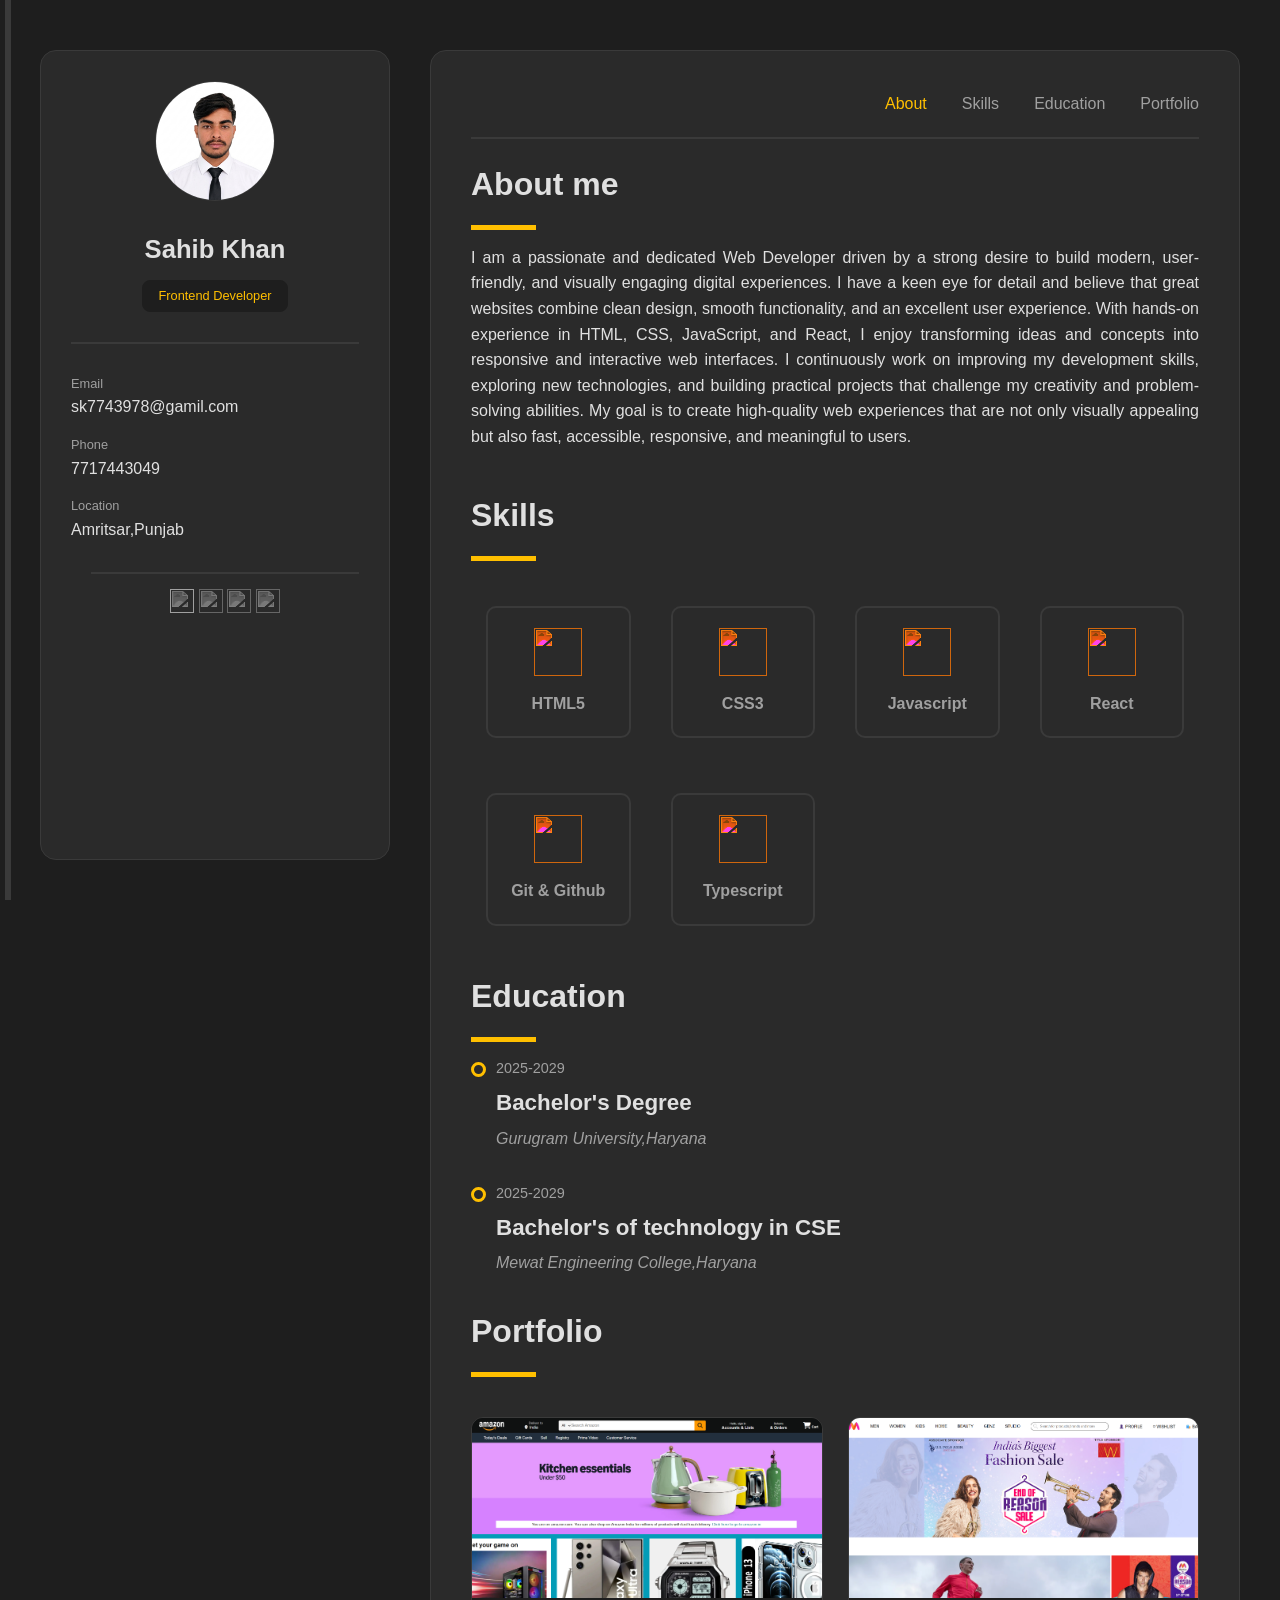
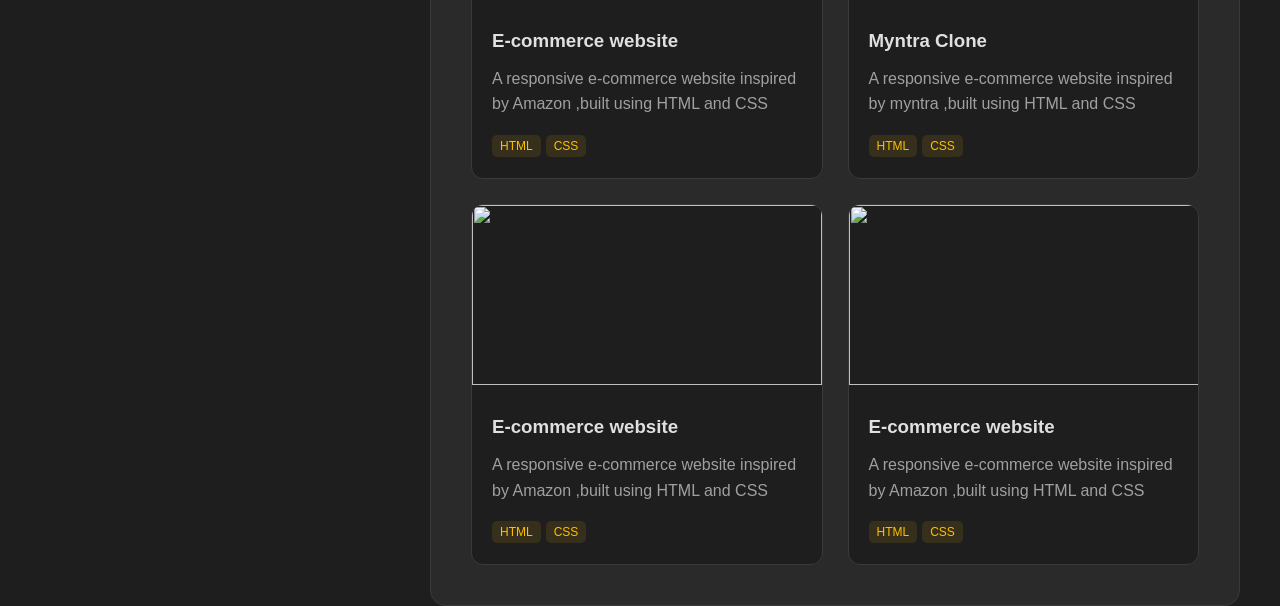
==== index.html @ 90b660a6 "Rename port.html to index.html" ====
<!DOCTYPE html>
<html lang="en">
<head>
    <meta charset="UTF-8">
    <meta name="viewport" content="width=device-width, initial-scale=1.0">
    <link rel="stylesheet" href="port.css">
    <title>portfolio</title>
</head>
<body>
   <div class="main-container">


    <div class="sidebar">
    <div class="profile">
        <img src="./profile.png" alt="">
        <h1>Sahib Khan</h1>
        <p>Frontend Developer</p>
    </div>


    <div class="contact">
        <div class="email">
            <h3 class="label">Email</h3>
            <a href="mailto:sk7743978@gamil.com" class="value">sk7743978@gamil.com</a>
        </div>
         <div class="phone">
            <h3 class="label">Phone</h3>
            <a href="tel:7717443049" class="value">7717443049</a>
         </div>
          <div class="location">
            <h3 class="label">Location</h3>
            <p class="value">Amritsar,Punjab</p>
          </div>
    </div>


    <div class="social">
        <a href=""><img src="https://simpleicons.org/icons/x.svg"></a>
          <a href="https://www.facebook.com/share/1872BXsd1R/"><img src="https://simpleicons.org/icons/facebook.svg"></a>
            <a href="https://www.linkedin.com/in/sahib-khan-088499262"><img src="https://www.svgrepo.com/show/144030/linkedin-square-logo.svg"></a>
             <a href="https://www.instagram.com/_sahibbkhan__?stkn=MW1sYXBudXl3ZXcwMQ=="><img src="https://simpleicons.org/icons/instagram.svg"></a>
    </div>
    </div>


    <div class="main-contant">
        <div id="navbar">
        <nav>
            <a href="#about" class="active">About</a>
              <a href="#skill">Skills</a>
                <a href="#education">Education</a>
                  <a href="#portfolio">Portfolio</a>
        </nav>
        </div>


        <div id="about">
            <h2 class="front">About me</h2>
            <div class="line"></div>
            <p class="paragraph">I am a passionate and dedicated Web Developer driven by a strong desire to build modern, user-friendly, and visually engaging digital experiences. I have a keen eye for detail and believe that great websites combine clean design, smooth functionality, and an excellent user experience. With hands-on experience in HTML, CSS, JavaScript, and React, I enjoy transforming ideas and concepts into responsive and interactive web interfaces. I continuously work on improving my development skills, exploring new technologies, and building practical projects that challenge my creativity and problem-solving abilities. My goal is to create high-quality web experiences that are not only visually appealing but also fast, accessible, responsive, and meaningful to users.</p>
        </div>

        <div id="skill">
             <h2 class="front">Skills</h2>
            <div class="line"></div>
            <div class="grid-container">
                <div class="item">
                    <img src="https://simpleicons.org/icons/html5.svg" alt="">
                    <h3>HTML5</h3>
                </div>
                  <div class="item">
                    <img src="https://simpleicons.org/icons/css.svg" alt="">
                    <h3>CSS3</h3>
                </div>
                  <div class="item">
                    <img src="https://simpleicons.org/icons/javascript.svg" alt="">
                    <h3>Javascript</h3>
                </div>
                  <div class="item">
                    <img src="https://simpleicons.org/icons/react.svg" alt="">
                    <h3>React</h3>
                </div>
                  <div class="item">
                    <img src="https://simpleicons.org/icons/git.svg" alt="">
                    <h3>Git & Github</h3>
                </div>
                  <div class="item">
                    <img src="https://simpleicons.org/icons/typescript.svg" alt="">
                    <h3>Typescript</h3>
                </div>
            </div>
            <div id="education">
                <h2 class="front">Education</h2>
            <div class="line"></div>
            <div class="edtect">
            <div class="edfirst">
               <div class="year">2025-2029</div>
               <h3 class="degree">Bachelor's Degree</h3>
               <p class="college">Gurugram University,Haryana</p>
               <div class="goal"></div>
            </div>
            <div class="edsecond">
                  <div class="year">2025-2029</div>
               <h3 class="degree">Bachelor's of technology in CSE</h3>
               <p class="college">Mewat Engineering College,Haryana</p>
                <div class="goal"></div>
            </div>
            <div class="liner"></div>
            </div>
            </div>


            <div id="portfolio">
                 <h2 class="front">Portfolio</h2>
            <div class="line"></div>
            <div class="project-box">
                <div class="projects">
                    <img src="./amazon.png" alt="">
                    <div class="card">
                        <h3>E-commerce website</h3>
                        <p>A responsive e-commerce website inspired by Amazon ,built using HTML and CSS</p>
                        <span>HTML</span><span>CSS</span>
                    </div>
                </div>
                <div class="projects">
                    <img src="./myntra.png" alt="">
                    <div class="card">
                        <h3>Myntra Clone </h3>
                        <p>A responsive e-commerce website inspired by myntra ,built using HTML and CSS</p>
                        <span>HTML</span><span>CSS</span>
                    </div>
                </div>
                <div class="projects">
                    <img src="https://cdn.pixabay.com/photo/2015/09/04/23/28/wordpress-923188_1280.jpg" alt="">
                    <div class="card">
                        <h3>E-commerce website</h3>
                        <p>A responsive e-commerce website inspired by Amazon ,built using HTML and CSS</p>
                        <span>HTML</span><span>CSS</span>
                    </div>
                </div>
                <div class="projects">
                    <img src="https://cdn.pixabay.com/photo/2015/09/04/23/28/wordpress-923188_1280.jpg" alt="">
                    <div class="card">
                        <h3>E-commerce website</h3>
                        <p>A responsive e-commerce website inspired by Amazon ,built using HTML and CSS</p>
                        <span>HTML</span><span>CSS</span>
                    </div>
                </div>
            </div>
            </div>
            </div>
        </div>
    </div>
</body>
</html>
---- port.css ----
*{
    padding: 0;
    margin: 0;
    box-sizing: border-box;
}
body{
    background-color: #1e1e1e;
    font-family: sans-serif;
    color:#a0a0a0;
    line-height: 1.6;
}
.main-container{
    display: grid;
    max-width: 1200px;
    grid-template-columns: 350px 1fr;
    gap:40px;
    padding-top: 50px;
    margin: auto;
}
.sidebar{
    height:90vh;
    background-color: #2a2a2a;
    border:1px solid #3a3a3a;
    border-radius:16px;
    padding: 30px;
    position: sticky;
    top: 40px;
}


/* profile section */


.main-contant{
    background-color: #2a2a2a;
    border:1px solid #3a3a3a;
    border-radius:16px;
    padding: 40px;

}
.profile img{
    height: 120px;
    width:120px;
    border-radius: 50%;
    background-size: cover;
    border: 1px solid #3a3a3a;
}
.profile h1{
    font-size:1.6rem;
    font-weight: 750;
    margin-top:20px;
    color:#e0e0e0;
}
.profile p{
    background-color: #1e1e1e;
    padding: 5px 15px;
    color:#ffbf00;
    border:1px solid #1e1e1e;
    font-size:0.8rem;
    border-radius: 8px;
    display: inline-block;
    margin-top: 10px;
}
.profile{
    text-align: center;
}


/* contact section  */

.contact{
    margin-top: 30px;
    border-top: 2px solid #3a3a3a;
    padding-top: 15px;
}
.label{
    font-weight: 500;
    font-size: 0.8rem;
    color:#a0a0a0;
}
.value{
    color:#e0e0e0;
    text-decoration: none;
}
.email,.phone,.location{
    margin-top: 15px;
}


/* social section*/



.social{
    margin-top: 30px;
    border-top: 2px solid #3a3a3a;
    padding-top: 15px;
    text-align: center;
    margin-left: 20px;
}
.social img{
    height: 24px;
    width:24px;
    filter: grayscale(1) invert(0.7);
    transition: filter 0.3s ease;
}
.social img:hover{
     filter: grayscale(0) invert(0);
}



/* navbar section */


#navbar {
    border-bottom: 2px solid #3a3a3a;
    margin-bottom: 20px;
    padding-bottom: 20px;
}
nav{
    display: flex;
    justify-content: flex-end;
    gap:35px;
}
nav a{
    text-decoration: none;
    color:#a0a0a0;
    font-weight: 520;
    transition: color 0.3s ease;
    
}
.active, nav a:hover {
    color: #ffbf00;
}


.front{
    color: #e0e0e0;
    font-size: 2rem;
    margin-bottom: 15px;
}
.line{
    height: 5px;
    width:65px;
    background-color: #ffbf00;
    margin-bottom: 15px;
}
.paragraph{
    text-align: justify;
    color: #e0e0e0;
}
#about{
    margin-bottom: 40px;
}




/*   skills section */


.grid-container{
    display:grid;
    grid-template-columns: repeat(auto-fit , minmax(120px, 1fr));
    gap:40px;

}
.item{
    padding:20px;
    border-radius: 10px;
    border: 2px solid #3a3a3a;
    text-align: center;
    margin-top: 15px;
    transition: transform 0.3s ease, box-shadow 0.3s ease;
}
.item img{
    height:48px;
    width:48px;
    filter: invert(75%) sepia(50%) saturate(1000%) hue-rotate(350deg) brightness(110%) contrast(101%);
    margin-bottom: 15px;
}
.item h3{
    font-size: 1rem;
    font-weight: 600;
}
.item:hover{
     transform: scale(1.1);
     box-shadow: 0px 0px 10px 5px rgba(0,0,0,0.3);
}


/* education section */

#education{
    margin-top: 30px;
}
.edtech{
    position: relative;
}

.edtech{
    padding-left: 20px;
}
.year{
    font-size: 0.9rem;
    color:#a0a0a0;
    margin-bottom: 5px;
}
.degree{
    color:#e0e0e0;
    font-size: 1.4rem;
    font-weight: 600;
    margin-bottom: 5px;
}
.college{
    font-style: italic;
    color:#a0a0a0;
    margin-bottom: 10px;
}
.edfirst{
    margin-bottom: 30px;
}
.edfirst, .edsecond{
    margin-bottom: 30px;
    padding-left: 25px;
    position: relative;
}
.goal{
    height: 15px;
    width: 15px;
    border: 3px solid #ffbf00;
    border-radius: 50%;
    position:absolute;
    top: 5px;
    left:0px;

}
.liner{
    position: absolute;
    width:2px;
    top: 0px;
    bottom: 0px;
    left: 5px;
    border: 3px solid #3a3a3a;
}



/*    projects section   */


.project-box{
    margin-top: 40px;
    display: grid;
    grid-template-columns: 1fr 1fr;
    gap:25px;
}
.projects{
    background-color: #1e1e1e;
    border-radius: 12px;
    border: 1px solid #3a3a3a;
    overflow: hidden;
    transition: transform 1 ease, bo-shadow 1 ease;
}
.projects:hover{
    transform: translateY(-12px);
    box-shadow: 0px 0px 10px 5px rgba(0,0,0,0.3) ;
}
.projects img{
    height:180px;
    width:350px;
    object-fit:cover;
}
.card{
    padding: 20px;
}
.card h3{
    color:#e0e0e0;
    margin-bottom: 10px;
}
.card p{
    color: #a0a0a0;
    line-height: 1.6;
    margin-bottom: 15px;
}
.card span{
    background-color: rgba(255, 191, 0, 0.1);
    color:#ffbf00;
    padding: 4px 8px;
    border-radius:5px ;
    font-size: 0.75rem;
    margin-right: 5px;
    font-weight: 530;
}


@media screen and (max-width:1200px){
    .main-container{
        grid-template-columns: 1fr;
    padding: 20px;
    }
    .sidebar{
        position: static;
        height: auto;
    }
}
@media (max-width:768px){
    .main-container{
        grid-template-columns: 1fr;
    padding: 20px;
    
    }
    .sidebar{
        position: static;
        height: auto;
    }
}
    .grid-container{
        width: 100%;
        height:auto;
        padding:15px;

}

@media screen and (max-width:750px) {
    .project-container{
        grid-template-columns: 1fr;
        
    }

    #navbar nav {
        /* Adjust nav for smaller screens */
        justify-content: center;
        flex-wrap: wrap;
    }

    .sidebar{
        display: flex;
        justify-content: center;
        gap: 30px;
    }
}
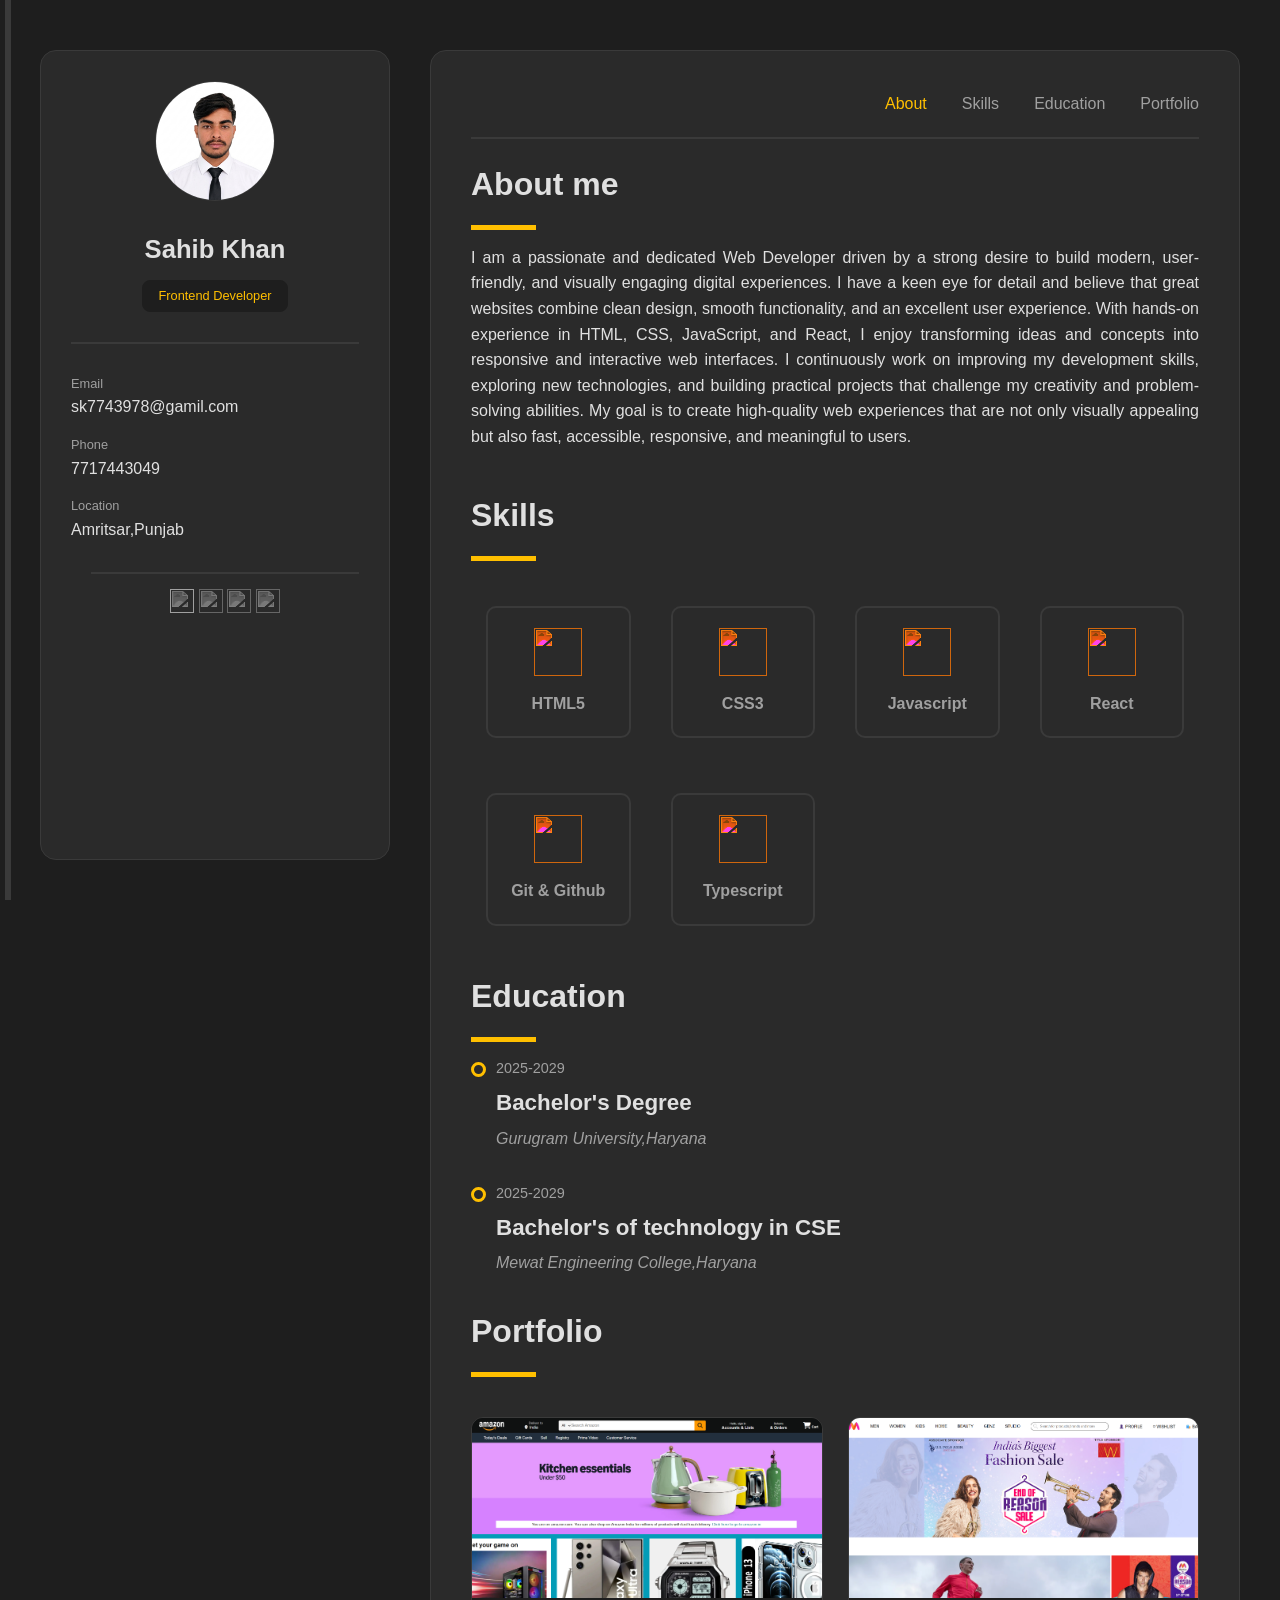
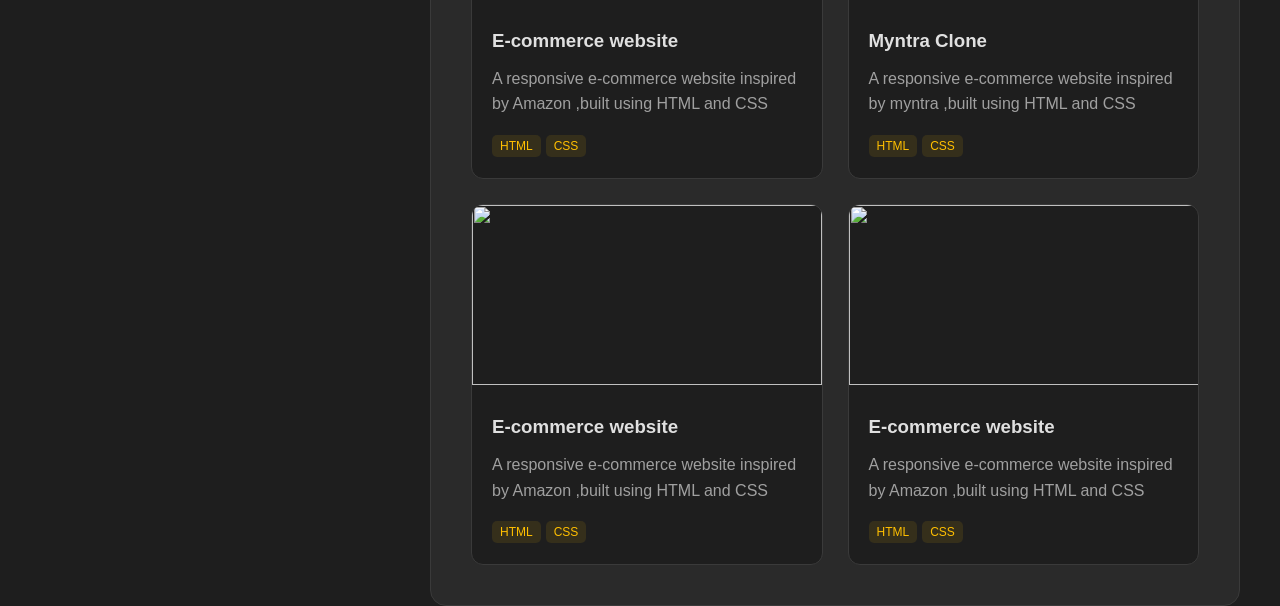
==== commit 0e1d9ac7: "Update index.html" ====
--- a/index.html
+++ b/index.html
@@ -3,7 +3,7 @@
 <head>
     <meta charset="UTF-8">
     <meta name="viewport" content="width=device-width, initial-scale=1.0">
-    <link rel="stylesheet" href="port.css">
+    <link rel="stylesheet" href="index.css">
     <title>portfolio</title>
 </head>
 <body>
--- a/index.css
+++ b/index.css
@@ -0,0 +1,343 @@
+*{
+    padding: 0;
+    margin: 0;
+    box-sizing: border-box;
+}
+body{
+    background-color: #1e1e1e;
+    font-family: sans-serif;
+    color:#a0a0a0;
+    line-height: 1.6;
+}
+.main-container{
+    display: grid;
+    max-width: 1200px;
+    grid-template-columns: 350px 1fr;
+    gap:40px;
+    padding-top: 50px;
+    margin: auto;
+}
+.sidebar{
+    height:90vh;
+    background-color: #2a2a2a;
+    border:1px solid #3a3a3a;
+    border-radius:16px;
+    padding: 30px;
+    position: sticky;
+    top: 40px;
+}
+
+
+/* profile section */
+
+
+.main-contant{
+    background-color: #2a2a2a;
+    border:1px solid #3a3a3a;
+    border-radius:16px;
+    padding: 40px;
+
+}
+.profile img{
+    height: 120px;
+    width:120px;
+    border-radius: 50%;
+    background-size: cover;
+    border: 1px solid #3a3a3a;
+}
+.profile h1{
+    font-size:1.6rem;
+    font-weight: 750;
+    margin-top:20px;
+    color:#e0e0e0;
+}
+.profile p{
+    background-color: #1e1e1e;
+    padding: 5px 15px;
+    color:#ffbf00;
+    border:1px solid #1e1e1e;
+    font-size:0.8rem;
+    border-radius: 8px;
+    display: inline-block;
+    margin-top: 10px;
+}
+.profile{
+    text-align: center;
+}
+
+
+/* contact section  */
+
+.contact{
+    margin-top: 30px;
+    border-top: 2px solid #3a3a3a;
+    padding-top: 15px;
+}
+.label{
+    font-weight: 500;
+    font-size: 0.8rem;
+    color:#a0a0a0;
+}
+.value{
+    color:#e0e0e0;
+    text-decoration: none;
+}
+.email,.phone,.location{
+    margin-top: 15px;
+}
+
+
+/* social section*/
+
+
+
+.social{
+    margin-top: 30px;
+    border-top: 2px solid #3a3a3a;
+    padding-top: 15px;
+    text-align: center;
+    margin-left: 20px;
+}
+.social img{
+    height: 24px;
+    width:24px;
+    filter: grayscale(1) invert(0.7);
+    transition: filter 0.3s ease;
+}
+.social img:hover{
+     filter: grayscale(0) invert(0);
+}
+
+
+
+/* navbar section */
+
+
+#navbar {
+    border-bottom: 2px solid #3a3a3a;
+    margin-bottom: 20px;
+    padding-bottom: 20px;
+}
+nav{
+    display: flex;
+    justify-content: flex-end;
+    gap:35px;
+}
+nav a{
+    text-decoration: none;
+    color:#a0a0a0;
+    font-weight: 520;
+    transition: color 0.3s ease;
+    
+}
+.active, nav a:hover {
+    color: #ffbf00;
+}
+
+
+.front{
+    color: #e0e0e0;
+    font-size: 2rem;
+    margin-bottom: 15px;
+}
+.line{
+    height: 5px;
+    width:65px;
+    background-color: #ffbf00;
+    margin-bottom: 15px;
+}
+.paragraph{
+    text-align: justify;
+    color: #e0e0e0;
+}
+#about{
+    margin-bottom: 40px;
+}
+
+
+
+
+/*   skills section */
+
+
+.grid-container{
+    display:grid;
+    grid-template-columns: repeat(auto-fit , minmax(120px, 1fr));
+    gap:40px;
+
+}
+.item{
+    padding:20px;
+    border-radius: 10px;
+    border: 2px solid #3a3a3a;
+    text-align: center;
+    margin-top: 15px;
+    transition: transform 0.3s ease, box-shadow 0.3s ease;
+}
+.item img{
+    height:48px;
+    width:48px;
+    filter: invert(75%) sepia(50%) saturate(1000%) hue-rotate(350deg) brightness(110%) contrast(101%);
+    margin-bottom: 15px;
+}
+.item h3{
+    font-size: 1rem;
+    font-weight: 600;
+}
+.item:hover{
+     transform: scale(1.1);
+     box-shadow: 0px 0px 10px 5px rgba(0,0,0,0.3);
+}
+
+
+/* education section */
+
+#education{
+    margin-top: 30px;
+}
+.edtech{
+    position: relative;
+}
+
+.edtech{
+    padding-left: 20px;
+}
+.year{
+    font-size: 0.9rem;
+    color:#a0a0a0;
+    margin-bottom: 5px;
+}
+.degree{
+    color:#e0e0e0;
+    font-size: 1.4rem;
+    font-weight: 600;
+    margin-bottom: 5px;
+}
+.college{
+    font-style: italic;
+    color:#a0a0a0;
+    margin-bottom: 10px;
+}
+.edfirst{
+    margin-bottom: 30px;
+}
+.edfirst, .edsecond{
+    margin-bottom: 30px;
+    padding-left: 25px;
+    position: relative;
+}
+.goal{
+    height: 15px;
+    width: 15px;
+    border: 3px solid #ffbf00;
+    border-radius: 50%;
+    position:absolute;
+    top: 5px;
+    left:0px;
+
+}
+.liner{
+    position: absolute;
+    width:2px;
+    top: 0px;
+    bottom: 0px;
+    left: 5px;
+    border: 3px solid #3a3a3a;
+}
+
+
+
+/*    projects section   */
+
+
+.project-box{
+    margin-top: 40px;
+    display: grid;
+    grid-template-columns: 1fr 1fr;
+    gap:25px;
+}
+.projects{
+    background-color: #1e1e1e;
+    border-radius: 12px;
+    border: 1px solid #3a3a3a;
+    overflow: hidden;
+    transition: transform 1 ease, bo-shadow 1 ease;
+}
+.projects:hover{
+    transform: translateY(-12px);
+    box-shadow: 0px 0px 10px 5px rgba(0,0,0,0.3) ;
+}
+.projects img{
+    height:180px;
+    width:350px;
+    object-fit:cover;
+}
+.card{
+    padding: 20px;
+}
+.card h3{
+    color:#e0e0e0;
+    margin-bottom: 10px;
+}
+.card p{
+    color: #a0a0a0;
+    line-height: 1.6;
+    margin-bottom: 15px;
+}
+.card span{
+    background-color: rgba(255, 191, 0, 0.1);
+    color:#ffbf00;
+    padding: 4px 8px;
+    border-radius:5px ;
+    font-size: 0.75rem;
+    margin-right: 5px;
+    font-weight: 530;
+}
+
+
+@media screen and (max-width:1200px){
+    .main-container{
+        grid-template-columns: 1fr;
+    padding: 20px;
+    }
+    .sidebar{
+        position: static;
+        height: auto;
+    }
+}
+@media (max-width:768px){
+    .main-container{
+        grid-template-columns: 1fr;
+    padding: 20px;
+    
+    }
+    .sidebar{
+        position: static;
+        height: auto;
+    }
+}
+    .grid-container{
+        width: 100%;
+        height:auto;
+        padding:15px;
+
+}
+
+@media screen and (max-width:750px) {
+    .project-container{
+        grid-template-columns: 1fr;
+        
+    }
+
+    #navbar nav {
+        /* Adjust nav for smaller screens */
+        justify-content: center;
+        flex-wrap: wrap;
+    }
+
+    .sidebar{
+        display: flex;
+        justify-content: center;
+        gap: 30px;
+    }
+}
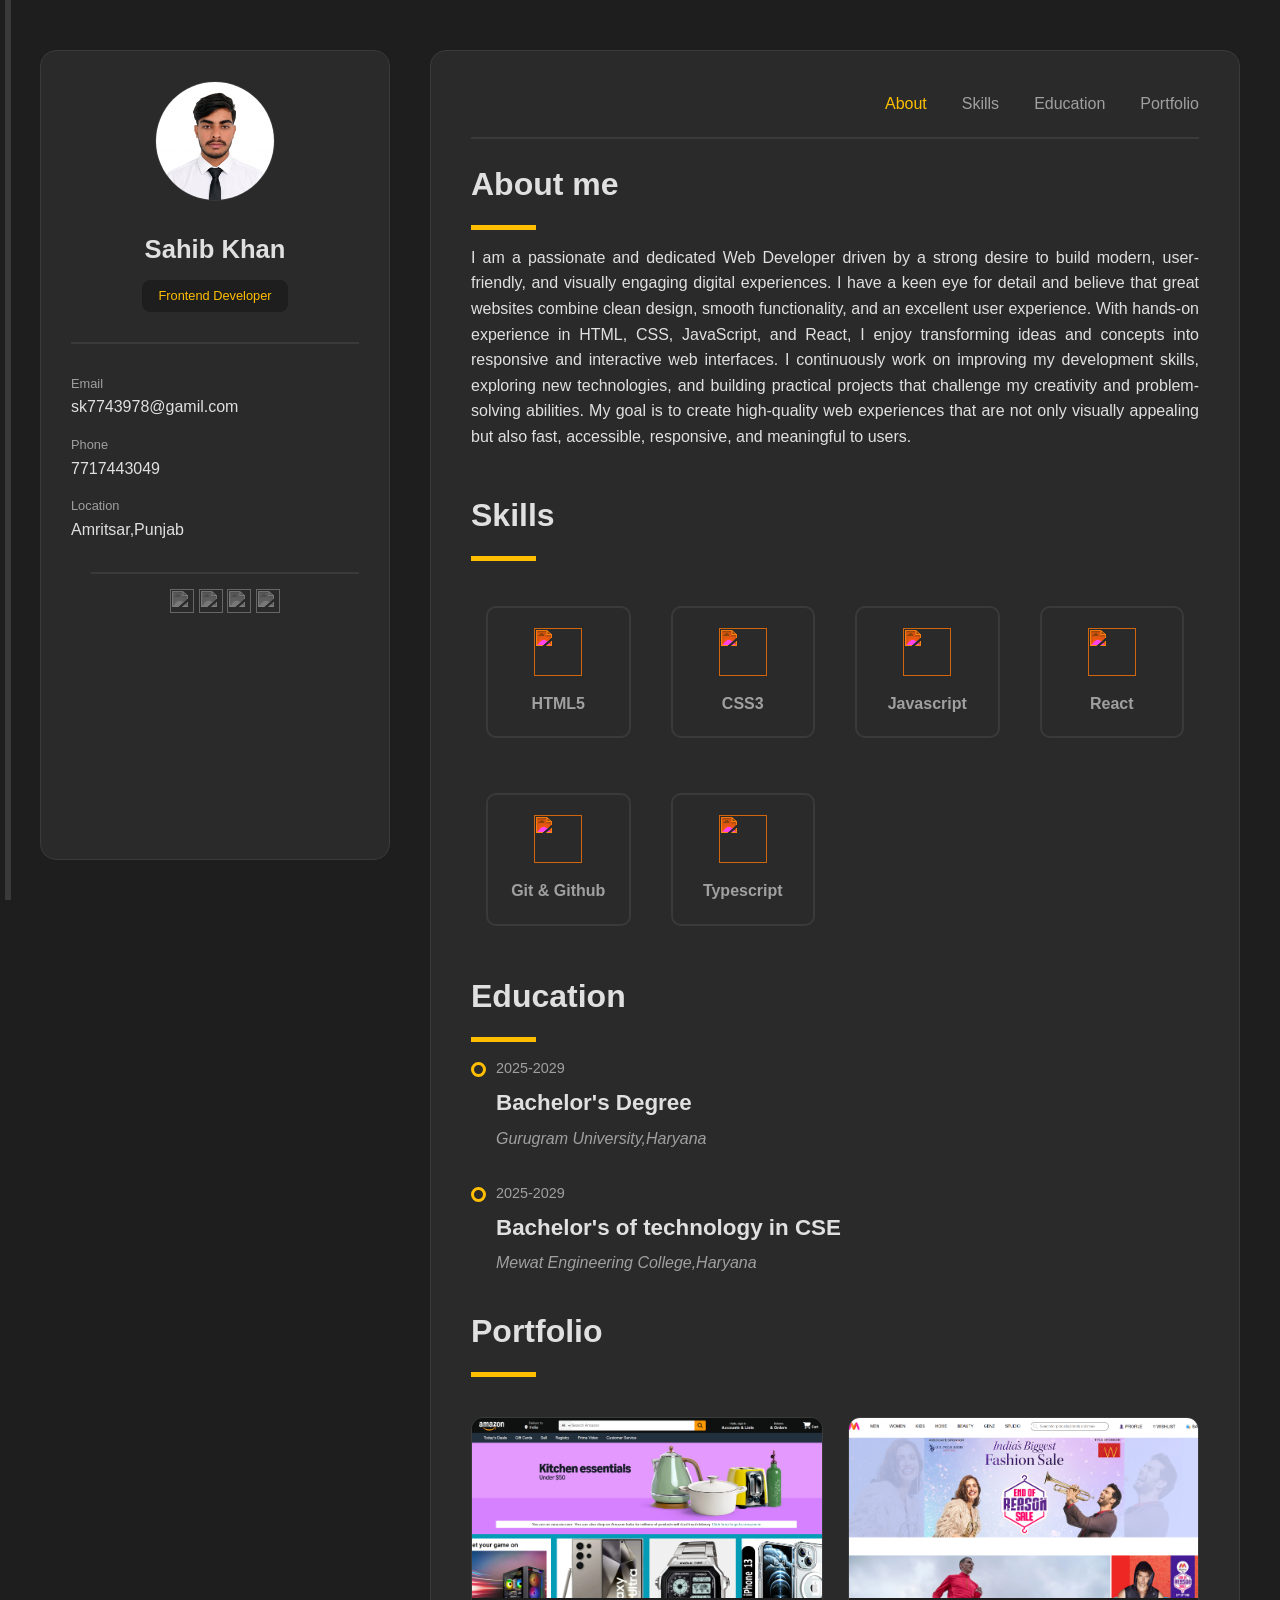
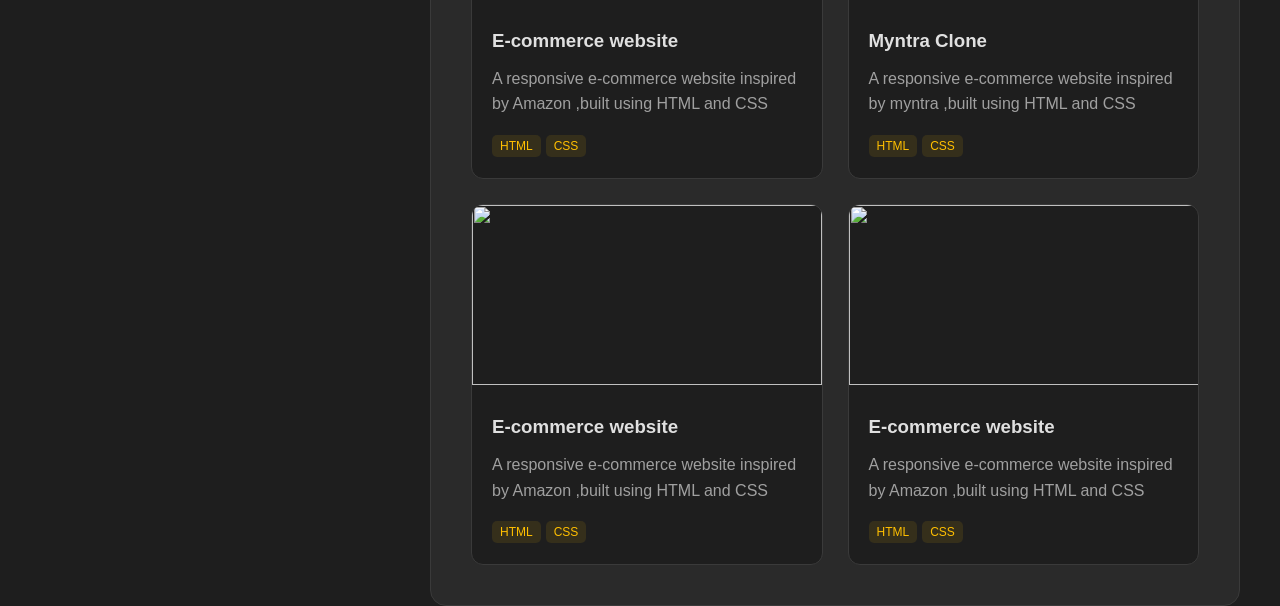
==== commit e09db0df: "Update index.html" ====
--- a/index.html
+++ b/index.html
@@ -35,7 +35,7 @@
 
 
     <div class="social">
-        <a href=""><img src="https://simpleicons.org/icons/x.svg"></a>
+         <a href="https://github.com/sk7743978"><img src="http://simpleicons.org/icons/github.svg"></a>
           <a href="https://www.facebook.com/share/1872BXsd1R/"><img src="https://simpleicons.org/icons/facebook.svg"></a>
             <a href="https://www.linkedin.com/in/sahib-khan-088499262"><img src="https://www.svgrepo.com/show/144030/linkedin-square-logo.svg"></a>
              <a href="https://www.instagram.com/_sahibbkhan__?stkn=MW1sYXBudXl3ZXcwMQ=="><img src="https://simpleicons.org/icons/instagram.svg"></a>
@@ -115,7 +115,7 @@
             <div class="line"></div>
             <div class="project-box">
                 <div class="projects">
-                    <img src="./amazon.png" alt="">
+                  <a href="https://sk7743978.github.io/amazon/">  <img src="./amazon.png" alt=""></a>
                     <div class="card">
                         <h3>E-commerce website</h3>
                         <p>A responsive e-commerce website inspired by Amazon ,built using HTML and CSS</p>
@@ -123,7 +123,7 @@
                     </div>
                 </div>
                 <div class="projects">
-                    <img src="./myntra.png" alt="">
+                   <a href="https://sk7743978.github.io/myntra/"> <img src="./myntra.png" alt=""></a>
                     <div class="card">
                         <h3>Myntra Clone </h3>
                         <p>A responsive e-commerce website inspired by myntra ,built using HTML and CSS</p>
--- a/index.css
+++ b/index.css
@@ -328,6 +328,9 @@
         grid-template-columns: 1fr;
         
     }
+    .project-box{
+         grid-template-columns: 1fr;
+    }
 
     #navbar nav {
         /* Adjust nav for smaller screens */
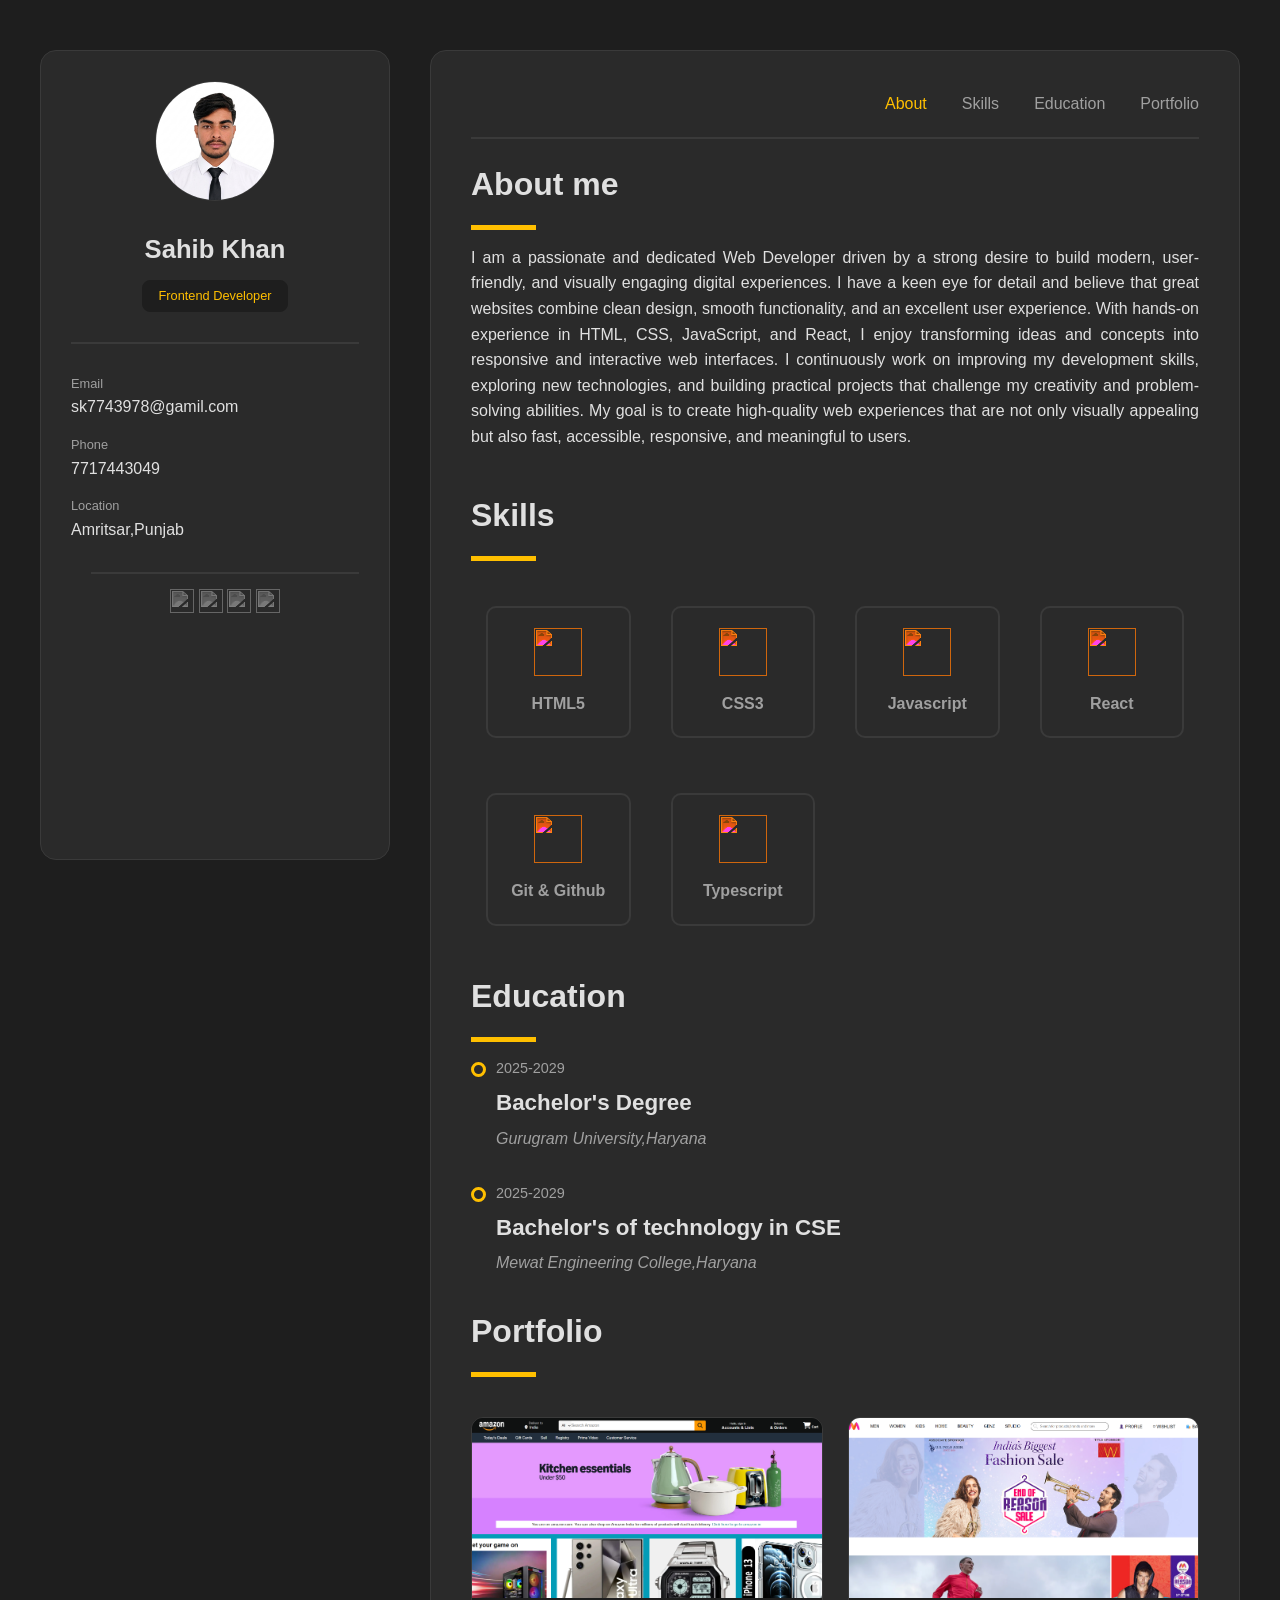
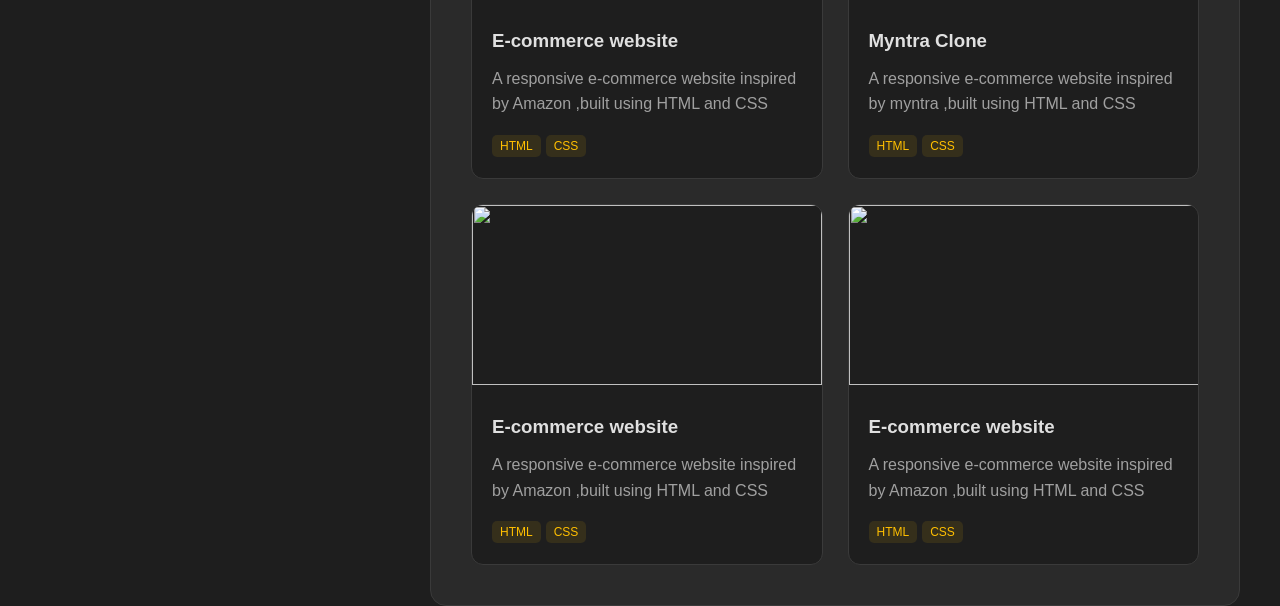
==== commit 57bedd7f: "Update index.html" ====
--- a/index.html
+++ b/index.html
@@ -105,7 +105,7 @@
                <p class="college">Mewat Engineering College,Haryana</p>
                 <div class="goal"></div>
             </div>
-            <div class="liner"></div>
+           
             </div>
             </div>
 
